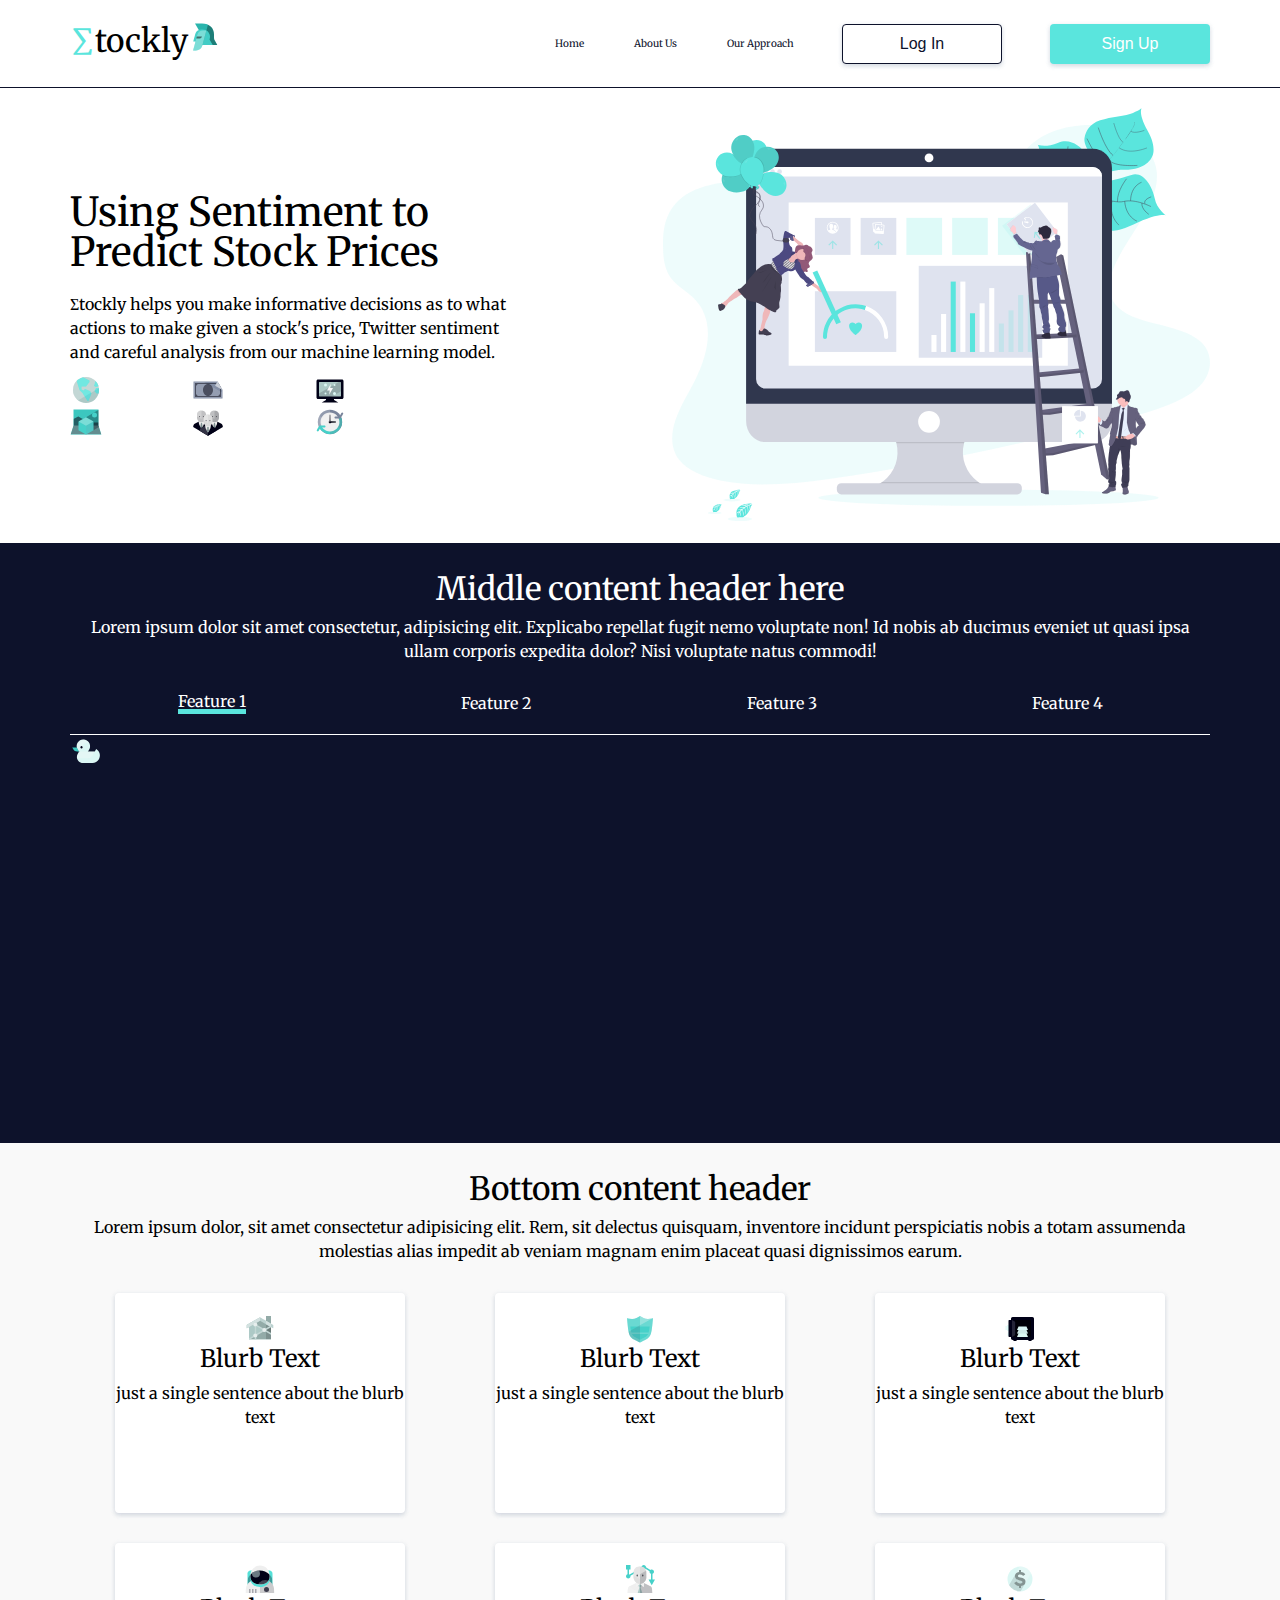
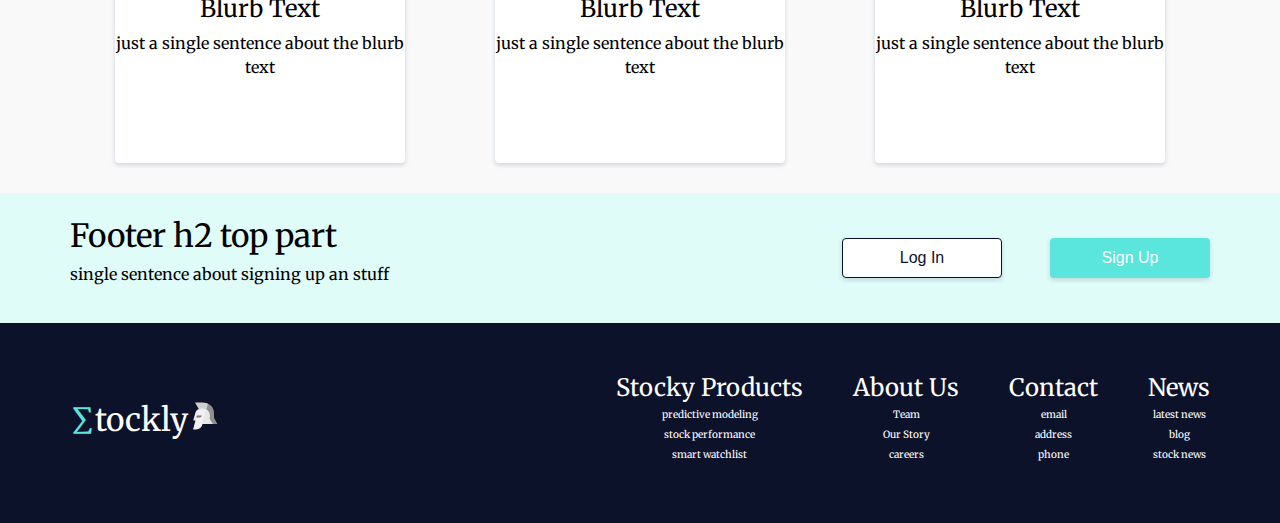
==== index.html @ 15789a0c "WIP: buttons link to react app" ====
<!DOCTYPE html>
<html lang="en">
  <head>
    <meta charset="UTF-8" />
    <meta name="viewport" content="width=device-width, initial-scale=1.0" />
    <meta http-equiv="X-UA-Compatible" content="ie=edge" />
    <title>Stockly</title>
    <link
      href="https://fonts.googleapis.com/css?family=Merriweather|Open+Sans&display=swap"
      rel="stylesheet"
    />
    <link href="css/index.css" rel="stylesheet" />
  </head>
  <body>
    <script defer="defer" src="components/homepage.js"></script>
    <div class="container">
      <header>
        <nav class="navbar">
          <div class="logo-nav">
            <h2 class=logoLine><span class="sumNav">&#8721</span>tock<span>ly</span><img src="img/helmet.svg" alt=""></h2>
          </div>
          <div class="navtab">
            <a href="index.html">Home</a>
            <a href="about.html">About Us</a>
            <a href="#">Our Approach</a>
            <button class="log-in" onclick="window.location.href='https://stockly-fe.netlify.com';">Log In</button>
            <button class="sign-up" onclick="window.location.href='https://stockly-fe.netlify.com';">Sign Up</button>
          </div>
        </nav>
      </header>
      <!-- end of header -->
      <section class="white-block">
        <div class="top-content">
          <div class="top-text">
            <h1>Using Sentiment to Predict Stock Prices</h1>
            <p>
            Σtockly helps you make informative decisions as to what actions to make given a stock's price, Twitter sentiment and
            careful analysis from our machine learning model.
            </p>
            <div class="top-img-grid">
              <img src="img/globe.svg" alt="" />
              <img src="img/dollar.svg" alt="" />
              <img src="img/pcmonitor.svg" alt="" />
              <img src="img/geometric.svg" alt="" />
              <img src="img/suits.svg" alt="" />
              <img src="img/clock.svg" alt="" />
            </div>
          </div>
          <div class="top-img-main">
            <img class="banner-img" src="img/undraw_data_trends_b0wg.svg" alt="#" />
          </div>
        </div>
        <!-- end of top-content div -->
      </section>
      <!-- end of top-content section -->
      <section class="blue-block">
        <div class="middle-content">
          <div class="middle-text">
            <h2>Middle content header here</h2>
            <p>
              Lorem ipsum dolor sit amet consectetur, adipisicing elit.
              Explicabo repellat fugit nemo voluptate non! Id nobis ab ducimus
              eveniet ut quasi ipsa ullam corporis expedita dolor? Nisi
              voluptate natus commodi!
            </p>
          </div>
          <div class="features middle-icon">
            <div class="feature active" data-tab="1">Feature 1</div>
            <div class="feature" data-tab="2">Feature 2</div>
            <div class="feature" data-tab="3">Feature 3</div>
            <div class="feature" data-tab="4">Feature 4</div>
          </div>
          <div class="middle-carousel">
            <div class="feature-content active-item" data-tab="1"><img src="img/svgid13.svg" alt=""></div>
            <div class="feature-content" data-tab="2"><img src="img/svgid15.svg" alt=""></div>
            <div class="feature-content" data-tab="3"><img src="img/svgid23.svg" alt=""></div>
            <div class="feature-content" data-tab="4"><img  src="img/svgid20.svg" alt=""></div>
          </div>
          <!-- <div class="features middle-icon">
            <div class="feature active" data-tab="1">Feature 1</div>
            <div class="feature" data-tab="2">Feature 2</div>
            <div class="feature" data-tab="3">Feature 3</div>
            <div class="feature" data-tab="4">Feature 4</div>
          </div>
          <div class="middle-carousel">
            <img class="feature-content active-item" data-tab="1" src="" alt="">
            <img class="feature-content" data-tab="2" src="img/undraw_data_trends_b0wg.svg" alt="">
            <img class="feature-content" data-tab="3" src="img/svgid23.svg" alt="">
            <img class="feature-content" data-tab="4" src="img/svgid20.svg" alt="">
          </div> -->
        </div>
        <!-- end of middle-content div -->
      </section>
      <!-- end of middle-content section -->
      <section class="lightGrey-block">
        <div class="bottom-content">
          <div class="bottom-text">
            <h2>Bottom content header</h2>
            <p>
              Lorem ipsum dolor, sit amet consectetur adipisicing elit. Rem, sit
              delectus quisquam, inventore incidunt perspiciatis nobis a totam
              assumenda molestias alias impedit ab veniam magnam enim placeat
              quasi dignissimos earum.
            </p>
          </div>
          <div class="bottom-grid">
            <div class="blurb blurb-1">
              <img class="blurb-icon-1" src="img/house.svg" alt="" />
              <h3>Blurb Text</h3>
              <p>just a single sentence about the blurb text</p>
            </div>
            <div class="blurb blurb-2">
              <img class="blurb-icon-2" src="img/sheild.svg" alt="" />
              <h3>Blurb Text</h3>
              <p>just a single sentence about the blurb text</p>
            </div>
            <div class="blurb blurb-3">
              <img class="blurb-icon-3" src="img/safeGold.svg" alt="" />
              <h3>Blurb Text</h3>
              <p>just a single sentence about the blurb text</p>
            </div>
            <div class="blurb blurb-4">
              <img class="blurb-icon-4" src="img/spaceSuit.svg" alt="" />
              <h3>Blurb Text</h3>
              <p>just a single sentence about the blurb text</p>
            </div>
            <div class="blurb blurb-5">
              <img class="blurb-icon-5" src="img/manChart.svg" alt="" />
              <h3>Blurb Text</h3>
              <p>just a single sentence about the blurb text</p>
            </div>
            <div class="blurb blurb-6">
              <img class="blurb-icon-6" src="img/dollarSign.svg" alt="" />
              <h3>Blurb Text</h3>
              <p>just a single sentence about the blurb text</p>
            </div>
          </div>
        </div>
        <!-- end of bottom-content div -->
      </section>
      <!-- end of bottom-content section -->
      <footer class="footer">
        <div class="cyan-block">
          <div class="footer-top">
            <div>
              <h2>Footer h2 top part</h2>
              <p>single sentence about signing up an stuff</p>
            </div>
            <div class="bottom-button">
              <button class="log-in" onclick="window.location.href='https://stockly-fe.netlify.com';">Log In</button>
              <button class="sign-up" onclick="window.location.href='https://stockly-fe.netlify.com';">Sign Up</button>
            </div>
          </div>
        </div>
        <div class="bottomNavy-block">
          <div class="footer-bottom">
            <h2><span class="sumNav">&#8721</span>tock<span>ly</span><img src="img/helmetWhite.svg" alt=""></h2>
            <div class="bottom-link">
              <ul>
                <h3>Stocky Products</h3>
                <li><a href=""></a>predictive modeling</li>
                <li><a href=""></a>stock performance</li>
                <li><a href=""></a>smart watchlist</li>
              </ul>
              <ul>
                <h3>About Us</h3>
                <li><a href=""></a>Team</li>
                <li><a href=""></a>Our Story</li>
                <li><a href=""></a>careers</li>
              </ul>
              <ul>
                <h3>Contact</h3>
                <li><a href=""></a>email</li>
                <li><a href=""></a>address</li>
                <li><a href=""></a>phone</li>
              </ul>
              <ul>
                <h3>News</h3>
                <li><a href=""></a>latest news</li>
                <li><a href=""></a>blog</li>
                <li><a href=""></a>stock news</li>
              </ul>
            </div>
          </div>
        </div>
      </footer>
      <!-- end of footer -->
    </div>
    <!-- end of container div -->
  </body>
</html>
---- css/index.css ----
/* http://meyerweb.com/eric/tools/css/reset/ 
   v2.0 | 20110126
   License: none (public domain)
*/
html,
body,
div,
span,
applet,
object,
iframe,
h1,
h2,
h3,
h4,
h5,
h6,
p,
blockquote,
pre,
a,
abbr,
acronym,
address,
big,
cite,
code,
del,
dfn,
em,
img,
ins,
kbd,
q,
s,
samp,
small,
strike,
strong,
sub,
sup,
tt,
var,
b,
u,
i,
center,
dl,
dt,
dd,
ol,
ul,
li,
fieldset,
form,
label,
legend,
table,
caption,
tbody,
tfoot,
thead,
tr,
th,
td,
article,
aside,
canvas,
details,
embed,
figure,
figcaption,
footer,
header,
hgroup,
menu,
nav,
output,
ruby,
section,
summary,
time,
mark,
audio,
video {
  margin: 0;
  padding: 0;
  border: 0;
  font-size: 100%;
  font: inherit;
  vertical-align: baseline;
}
/* HTML5 display-role reset for older browsers */
article,
aside,
details,
figcaption,
figure,
footer,
header,
hgroup,
menu,
nav,
section {
  display: block;
}
body {
  line-height: 1;
}
ol,
ul {
  list-style: none;
}
blockquote,
q {
  quotes: none;
}
blockquote:before,
blockquote:after,
q:before,
q:after {
  content: "";
  content: none;
}
table {
  border-collapse: collapse;
  border-spacing: 0;
}
* {
  box-sizing: border-box;
}
html {
  font-size: 62.5%;
}
html,
body {
  font-family: "Merriweather", serif;
}
h1,
h2,
h3,
h4,
h5 {
  font-family: "Merriweather", serif;
}
h1 {
  font-size: 4rem;
}
h2 {
  font-size: 3.2rem;
  padding-bottom: 10px;
}
h3 {
  font-size: 2.4rem;
  padding-bottom: 10px;
}
p {
  line-height: 1.5;
  font-size: 1.6rem;
  padding-bottom: 10px;
}
img {
  max-width: 100%;
  height: auto;
}
.container {
  width: 100%;
  margin: 0 auto;
}
.log-in {
  width: 160px;
  height: 40px;
  display: flex;
  justify-content: center;
  align-items: center;
  border-radius: 4px;
  background-color: #ffffff;
  color: #0d122b;
  font-size: 1.6rem;
  box-shadow: 0px 1px 5px rgba(151, 162, 185, 0.2), 0px 3px 4px rgba(151, 162, 185, 0.12), 0px 2px 4px rgba(151, 162, 185, 0.14);
  border: 1px solid #0d122b;
}
.sign-up {
  width: 160px;
  height: 40px;
  display: flex;
  justify-content: center;
  align-items: center;
  border-radius: 4px;
  background-color: #5ae5dd;
  color: #ffffff;
  font-size: 1.6rem;
  box-shadow: 0px 1px 5px rgba(151, 162, 185, 0.2), 0px 3px 4px rgba(151, 162, 185, 0.12), 0px 2px 4px rgba(151, 162, 185, 0.14);
  border: none;
}
.sumNav {
  color: #5ae5dd;
}
header {
  border-bottom: 1px solid #0d122b;
  padding-bottom: 20px;
  margin-bottom: 20px;
}
header .navbar {
  max-width: 1140px;
  width: 100%;
  margin: 0 auto;
  padding-top: 20px;
  display: flex;
  align-items: center;
  justify-content: space-between;
}
header .navbar .logo-nav {
  display: flex;
  align-items: baseline;
}
@media (max-width: 500px) {
  header .navbar .logo-nav {
    display: flex;
    flex-direction: column;
    align-items: center;
    justify-content: center;
    width: 100%;
  }
}
header .navbar .logo-nav span .logoLine {
  display: flex;
  align-items: center;
  align-content: center;
  justify-content: center;
}
header .navbar .navtab {
  display: flex;
  align-items: center;
}
header .navbar .navtab a {
  padding-left: 5em;
  text-decoration: none;
  color: #0d122b;
}
header .navbar .navtab button {
  margin-left: 3em;
}
@media (max-width: 500px) {
  header .navbar .navtab a,
  header .navbar .navtab button {
    display: none;
  }
}
.footer .cyan-block {
  height: 130px;
  background-color: #e0fcf9;
  display: flex;
  align-content: center;
}
.footer .cyan-block .footer-top {
  display: flex;
  align-items: center;
  justify-content: space-between;
  max-width: 1140px;
  width: 100%;
  margin: 0 auto;
}
.footer .cyan-block .footer-top .bottom-button {
  display: flex;
}
.footer .cyan-block .footer-top .bottom-button button {
  margin-left: 3em;
}
@media (max-width: 500px) {
  .footer .cyan-block .footer-top {
    display: flex;
    flex-direction: column;
    align-items: center;
    justify-content: center;
    width: 100%;
    text-align: center;
  }
}
.footer .bottomNavy-block {
  width: 100%;
  background-color: #0d122b;
}
.footer .bottomNavy-block .footer-bottom {
  max-width: 1140px;
  width: 100%;
  margin: 0 auto;
  display: flex;
  align-items: center;
  justify-content: space-between;
  color: #ffffff;
  height: 200px;
}
.footer .bottomNavy-block .footer-bottom .bottom-link {
  display: flex;
  align-items: center;
  justify-content: space-between;
}
.footer .bottomNavy-block .footer-bottom .bottom-link ul {
  padding-left: 5em;
  text-align: center;
}
.footer .bottomNavy-block .footer-bottom .bottom-link ul li {
  padding-bottom: 10px;
}
@media (max-width: 500px) {
  .footer .bottomNavy-block .footer-bottom .bottom-link ul {
    display: none;
  }
}
@media (max-width: 500px) {
  .footer .bottomNavy-block .footer-bottom {
    display: flex;
    flex-direction: column;
    align-items: center;
    justify-content: center;
    width: 100%;
  }
}
.white-block {
  padding-bottom: 20px;
}
.white-block .top-content {
  max-width: 1140px;
  width: 100%;
  margin: 0 auto;
  display: flex;
  align-items: center;
  justify-content: space-between;
}
.white-block .top-content .top-text {
  width: 40%;
  display: flex;
  flex-wrap: wrap;
}
.white-block .top-content .top-text h1 {
  padding-bottom: 20px;
}
.white-block .top-content .top-text .top-img-grid {
  display: flex;
  flex-direction: row;
  flex-wrap: wrap;
}
.white-block .top-content .top-text .top-img-grid img {
  padding-right: 9em;
  display: flex;
  flex-direction: row;
  flex-wrap: wrap;
  justify-content: space-evenly;
}
@media (max-width: 500px) {
  .white-block .top-content .top-text {
    display: flex;
    flex-direction: column;
    align-items: center;
    justify-content: center;
    width: 100%;
  }
}
.white-block .top-content .top-img-main {
  width: 48%;
}
@media (max-width: 500px) {
  .white-block .top-content {
    display: flex;
    flex-direction: column;
    align-items: center;
    justify-content: center;
    width: 100%;
    text-align: center;
  }
  .white-block .top-content .top-img-grid {
    align-content: center;
    justify-content: center;
  }
  .white-block .top-content .top-img-main {
    display: none;
  }
}
.blue-block {
  background-color: #0d122b;
  height: 600px;
  padding-top: 30px;
}
.blue-block .middle-content {
  color: #ffffff;
  max-width: 1140px;
  width: 100%;
  margin: 0 auto;
}
.blue-block .middle-content .middle-text {
  text-align: center;
}
.blue-block .middle-content .middle-icon {
  padding-top: 20px;
  padding-bottom: 20px;
  font-size: 1.6rem;
  border-bottom: 1px solid #ffffff;
  display: flex;
  align-items: center;
  justify-content: space-around;
}
.blue-block .middle-content .middle-icon a {
  text-decoration: none;
  color: white;
}
.blue-block .middle-content .middle-icon .active {
  border-bottom: 5px solid #5ae5dd;
}
.blue-block .middle-content .middle-carousel .feature-content {
  display: none;
}
.blue-block .middle-content .middle-carousel .active-item {
  display: block;
}
.lightGrey-block {
  background-color: #f9f9f9;
  padding-top: 30px;
}
.lightGrey-block .bottom-content {
  max-width: 1140px;
  width: 100%;
  margin: 0 auto;
  text-align: center;
}
.lightGrey-block .bottom-content .bottom-text {
  padding-bottom: 20px;
}
.lightGrey-block .bottom-content .bottom-grid {
  display: flex;
  align-items: center;
  justify-content: space-around;
  flex-wrap: wrap;
}
.lightGrey-block .bottom-content .bottom-grid .blurb {
  background-color: #ffffff;
  flex: 0 1 auto;
  flex-direction: column;
  align-items: center;
  align-content: space-between;
  margin-bottom: 30px;
  padding-top: 20px;
  border-radius: 4px;
  height: 220px;
  width: 290px;
  align-self: auto;
  box-shadow: 0px 1px 5px rgba(151, 162, 185, 0.2), 0px 3px 4px rgba(151, 162, 185, 0.12), 0px 2px 4px rgba(151, 162, 185, 0.14);
}
.white-block-about {
  padding-bottom: 30px;
}
.white-block-about .about-top-content {
  max-width: 1140px;
  width: 100%;
  margin: 0 auto;
}
.white-block-about .about-top-content .about-top-text {
  margin-top: 30px;
  text-align: center;
}
.white-block-about .about-top-content .about-top-text p {
  padding-top: 20px;
  padding-bottom: 20px;
}
.white-block-about .about-top-content .about-top-grid {
  display: flex;
  align-items: center;
  justify-content: space-around;
}
.white-block-about .about-top-content .about-top-grid .about-top-blurb {
  border: 1px solid #0d122b;
  border-radius: 4px;
  height: 200px;
  width: 25%;
  text-align: center;
  box-shadow: 0px 1px 5px rgba(151, 162, 185, 0.2), 0px 3px 4px rgba(151, 162, 185, 0.12), 0px 2px 4px rgba(151, 162, 185, 0.14);
}
.blue-block-about {
  background-color: #0d122b;
  height: 200px;
  padding-top: 30px;
}
.blue-block-about .about-middle-content {
  display: flex;
  align-items: center;
  justify-content: space-around;
}
.blue-block-about .about-middle-content .about-middle-blurb {
  display: flex;
  flex-direction: row;
  border: 1px solid #ffffff;
  border-radius: 4px;
  height: 120px;
  width: 25%;
  text-align: center;
  background-color: #f9f9f9;
}
.blue-block-about .about-middle-content .about-middle-blurb img {
  padding: 5px;
}
.blue-block-about .about-middle-content .about-middle-blurb h3 {
  padding-top: 10px;
}
.lightGrey-block-about {
  padding-top: 30px;
  background-color: #f9f9f9;
}
.lightGrey-block-about .about-bottom-content {
  max-width: 1140px;
  width: 100%;
  margin: 0 auto;
}
.lightGrey-block-about .about-bottom-content .about-bottom-text {
  text-align: center;
}
.lightGrey-block-about .about-bottom-content .about-tab {
  padding-top: 20px;
  padding-bottom: 20px;
  font-size: 1.6rem;
  border-bottom: 1px solid #0d122b;
  margin-bottom: 10px;
  margin-right: 4em;
  display: flex;
  align-items: center;
  justify-content: space-around;
}
.lightGrey-block-about .about-bottom-content .about-tab a {
  text-decoration: none;
  color: #0d122b;
}
.lightGrey-block-about .about-bottom-content .about-tab .active-about {
  border-bottom: 5px solid #5ae5dd;
}
.lightGrey-block-about .about-bottom-content .about-bottom-grid {
  display: flex;
  align-items: center;
  justify-content: space-around;
  flex-wrap: wrap;
}
.lightGrey-block-about .about-bottom-content .about-bottom-grid .about-bottom-blurb {
  background-color: #ffffff;
  text-align: center;
  flex: 0 1 auto;
  flex-direction: column;
  align-items: center;
  align-content: space-between;
  margin-bottom: 30px;
  margin-right: 6em;
  padding-top: 20px;
  border-radius: 4px;
  height: 160px;
  width: 280px;
  align-self: auto;
  box-shadow: 0px 1px 5px rgba(151, 162, 185, 0.2), 0px 3px 4px rgba(151, 162, 185, 0.12), 0px 2px 4px rgba(151, 162, 185, 0.14);
}
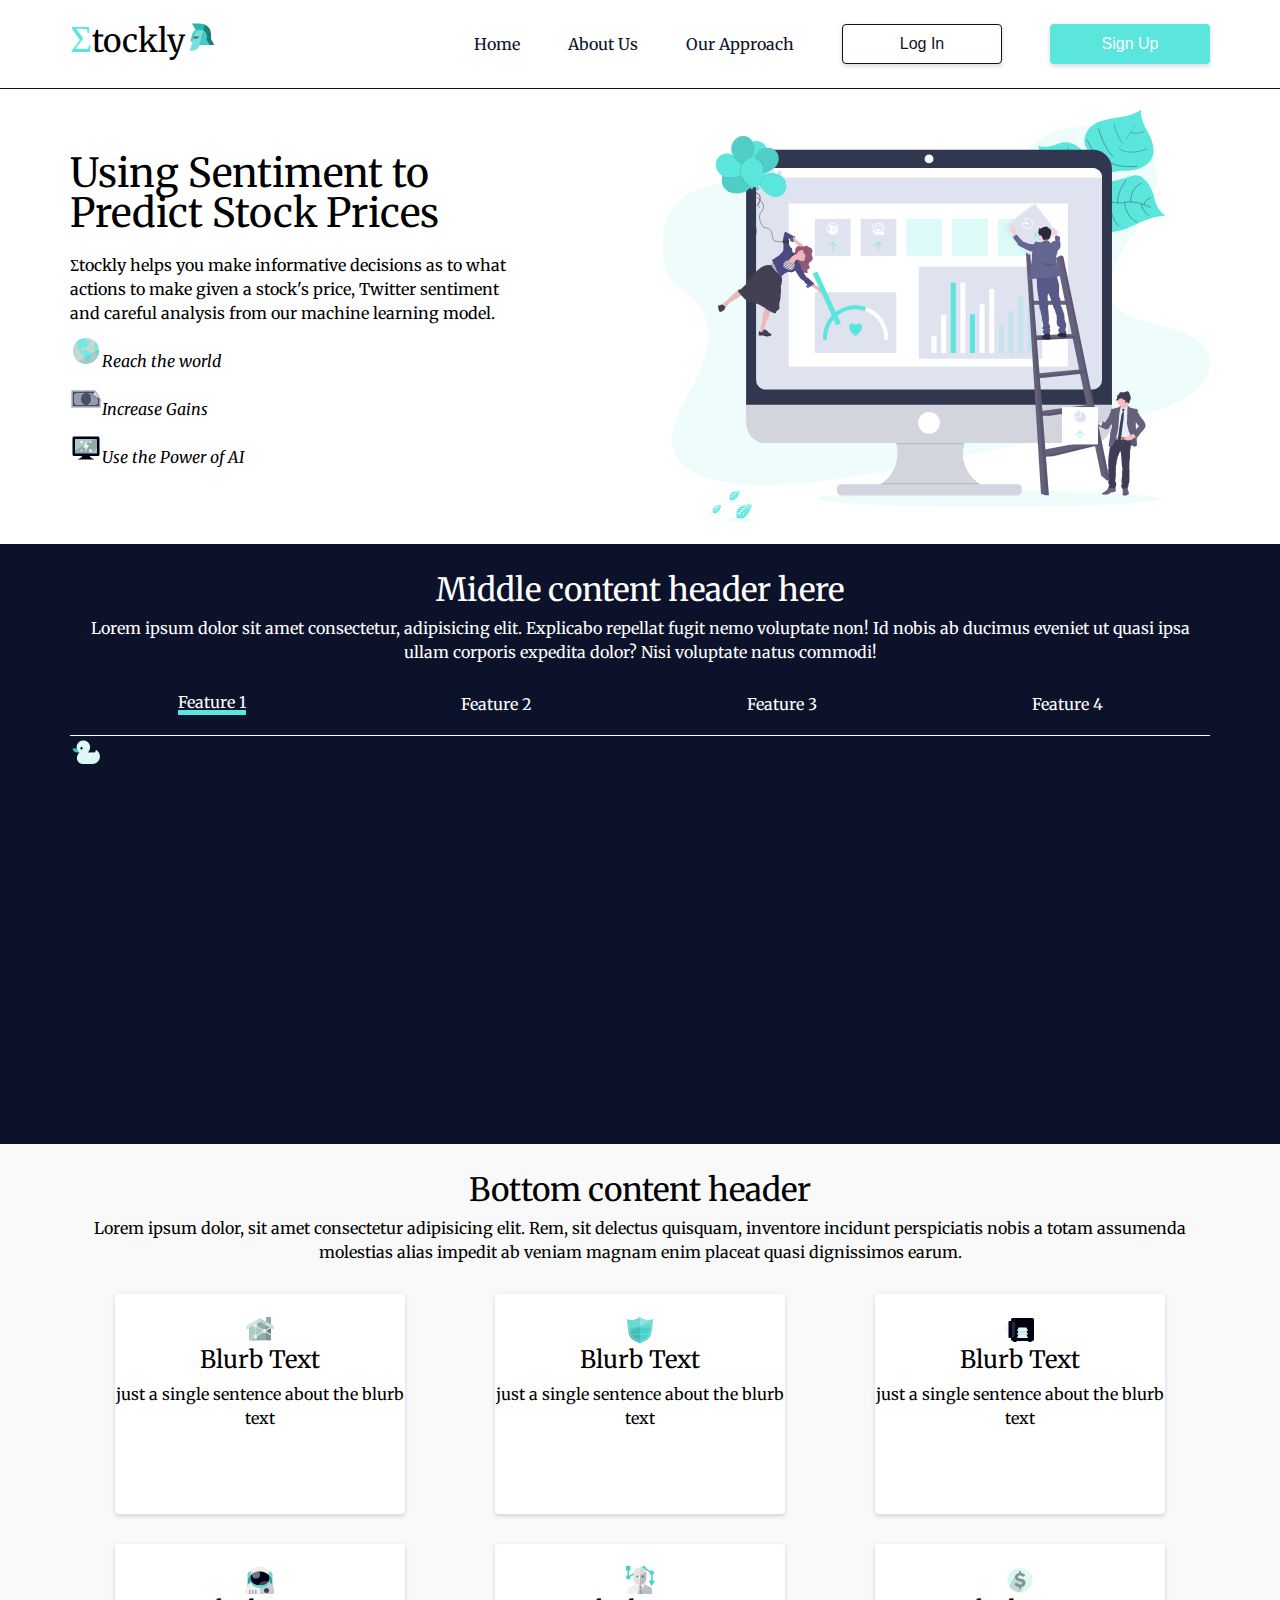
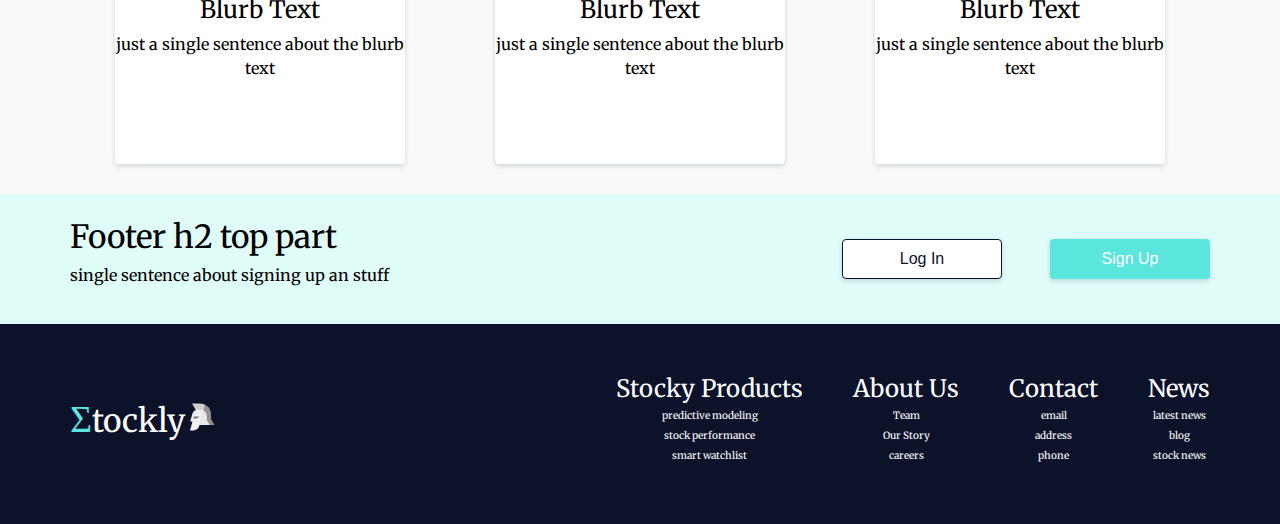
==== commit 4075c074: "WIP: commit before standup" ====
--- a/index.html
+++ b/index.html
@@ -17,14 +17,27 @@
       <header>
         <nav class="navbar">
           <div class="logo-nav">
-            <h2 class=logoLine><span class="sumNav">&#8721</span>tock<span>ly</span><img src="img/helmet.svg" alt=""></h2>
+            <h2 class="logoLine">
+              <span class="sumNav">Σ</span>tock<span>ly</span
+              ><img src="img/helmet.svg" alt="" />
+            </h2>
           </div>
           <div class="navtab">
             <a href="index.html">Home</a>
             <a href="about.html">About Us</a>
             <a href="#">Our Approach</a>
-            <button class="log-in" onclick="window.location.href='https://stockly-fe.netlify.com';">Log In</button>
-            <button class="sign-up" onclick="window.location.href='https://stockly-fe.netlify.com';">Sign Up</button>
+            <button
+              class="log-in"
+              onclick="window.location.href='https://stockly-fe.netlify.com';"
+            >
+              Log In
+            </button>
+            <button
+              class="sign-up"
+              onclick="window.location.href='https://stockly-fe.netlify.com';"
+            >
+              Sign Up
+            </button>
           </div>
         </nav>
       </header>
@@ -34,20 +47,31 @@
           <div class="top-text">
             <h1>Using Sentiment to Predict Stock Prices</h1>
             <p>
-            Σtockly helps you make informative decisions as to what actions to make given a stock's price, Twitter sentiment and
-            careful analysis from our machine learning model.
+              Σtockly helps you make informative decisions as to what actions to
+              make given a stock's price, Twitter sentiment and careful analysis
+              from our machine learning model.
             </p>
             <div class="top-img-grid">
-              <img src="img/globe.svg" alt="" />
-              <img src="img/dollar.svg" alt="" />
-              <img src="img/pcmonitor.svg" alt="" />
-              <img src="img/geometric.svg" alt="" />
+              <p class="one">
+                <img src="img/globe.svg" alt="" />Reach the world
+              </p>
+              <p class="two">
+                <img src="img/dollar.svg" alt="" />Increase Gains
+              </p>
+              <p class="three">
+                <img src="img/pcmonitor.svg" alt="" />Use the Power of AI
+              </p>
+              <!-- <img src="img/geometric.svg" alt="" />
               <img src="img/suits.svg" alt="" />
-              <img src="img/clock.svg" alt="" />
+              <img src="img/clock.svg" alt="" /> -->
             </div>
           </div>
           <div class="top-img-main">
-            <img class="banner-img" src="img/undraw_data_trends_b0wg.svg" alt="#" />
+            <img
+              class="banner-img"
+              src="img/undraw_data_trends_b0wg.svg"
+              alt="#"
+            />
           </div>
         </div>
         <!-- end of top-content div -->
@@ -71,10 +95,18 @@
             <div class="feature" data-tab="4">Feature 4</div>
           </div>
           <div class="middle-carousel">
-            <div class="feature-content active-item" data-tab="1"><img src="img/svgid13.svg" alt=""></div>
-            <div class="feature-content" data-tab="2"><img src="img/svgid15.svg" alt=""></div>
-            <div class="feature-content" data-tab="3"><img src="img/svgid23.svg" alt=""></div>
-            <div class="feature-content" data-tab="4"><img  src="img/svgid20.svg" alt=""></div>
+            <div class="feature-content active-item" data-tab="1">
+              <img src="img/svgid13.svg" alt="" />
+            </div>
+            <div class="feature-content" data-tab="2">
+              <img src="img/svgid15.svg" alt="" />
+            </div>
+            <div class="feature-content" data-tab="3">
+              <img src="img/svgid23.svg" alt="" />
+            </div>
+            <div class="feature-content" data-tab="4">
+              <img src="img/svgid20.svg" alt="" />
+            </div>
           </div>
           <!-- <div class="features middle-icon">
             <div class="feature active" data-tab="1">Feature 1</div>
@@ -147,14 +179,27 @@
               <p>single sentence about signing up an stuff</p>
             </div>
             <div class="bottom-button">
-              <button class="log-in" onclick="window.location.href='https://stockly-fe.netlify.com';">Log In</button>
-              <button class="sign-up" onclick="window.location.href='https://stockly-fe.netlify.com';">Sign Up</button>
+              <button
+                class="log-in"
+                onclick="window.location.href='https://stockly-fe.netlify.com';"
+              >
+                Log In
+              </button>
+              <button
+                class="sign-up"
+                onclick="window.location.href='https://stockly-fe.netlify.com';"
+              >
+                Sign Up
+              </button>
             </div>
           </div>
         </div>
         <div class="bottomNavy-block">
           <div class="footer-bottom">
-            <h2><span class="sumNav">&#8721</span>tock<span>ly</span><img src="img/helmetWhite.svg" alt=""></h2>
+            <h2>
+              <span class="sumNav">Σ</span>tock<span>ly</span
+              ><img src="img/helmetWhite.svg" alt="" />
+            </h2>
             <div class="bottom-link">
               <ul>
                 <h3>Stocky Products</h3>
--- a/css/index.css
+++ b/css/index.css
@@ -195,6 +195,7 @@
 }
 .sumNav {
   color: #5ae5dd;
+  font-size: 3.8rem;
 }
 header {
   border-bottom: 1px solid #0d122b;
@@ -234,7 +235,8 @@
   align-items: center;
 }
 header .navbar .navtab a {
-  padding-left: 5em;
+  padding-left: 3em;
+  font-size: 1.6rem;
   text-decoration: none;
   color: #0d122b;
 }
@@ -338,15 +340,16 @@
 }
 .white-block .top-content .top-text .top-img-grid {
   display: flex;
-  flex-direction: row;
+  flex-direction: column;
   flex-wrap: wrap;
 }
-.white-block .top-content .top-text .top-img-grid img {
-  padding-right: 9em;
-  display: flex;
-  flex-direction: row;
-  flex-wrap: wrap;
-  justify-content: space-evenly;
+.white-block .top-content .top-text .top-img-grid p {
+  align-content: baseline;
+  font-style: italic;
+}
+.white-block .top-content .top-text .top-img-grid .class {
+  padding-left: 3rem;
+  color: red;
 }
 @media (max-width: 500px) {
   .white-block .top-content .top-text {
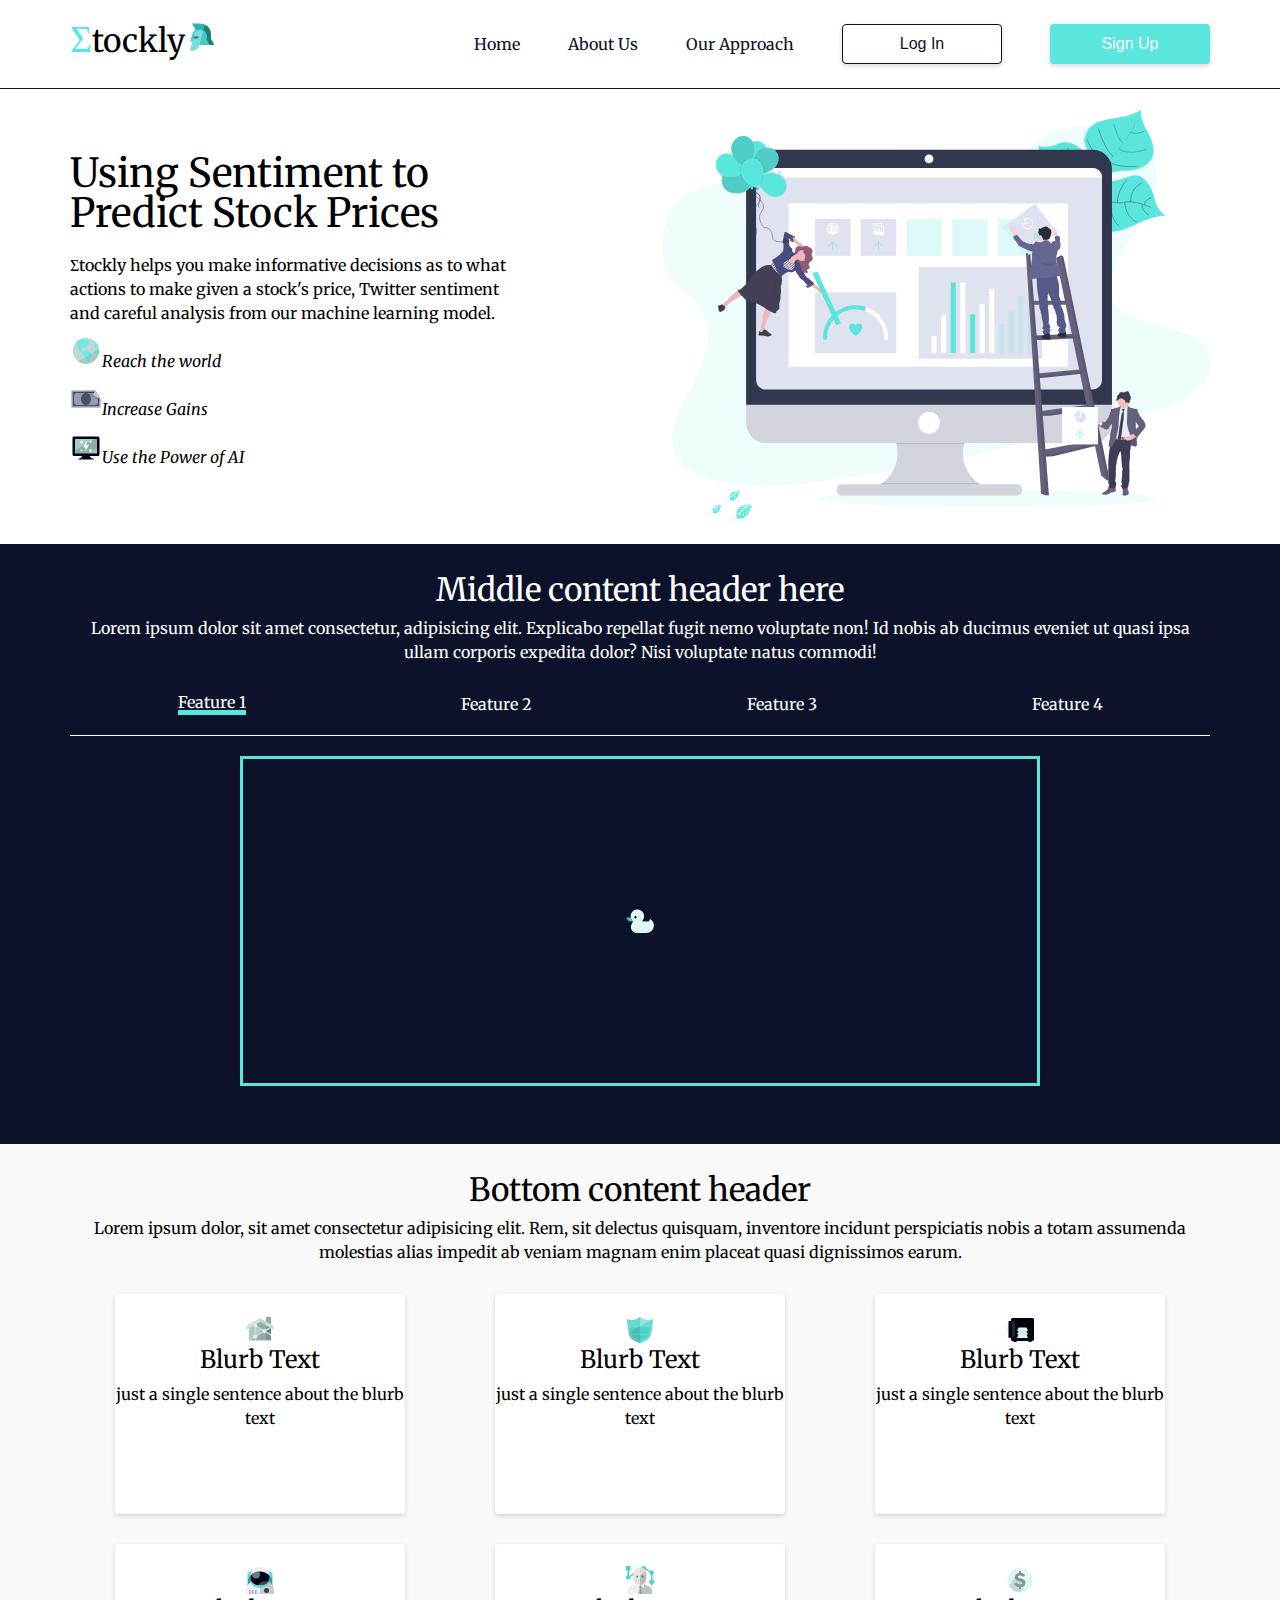
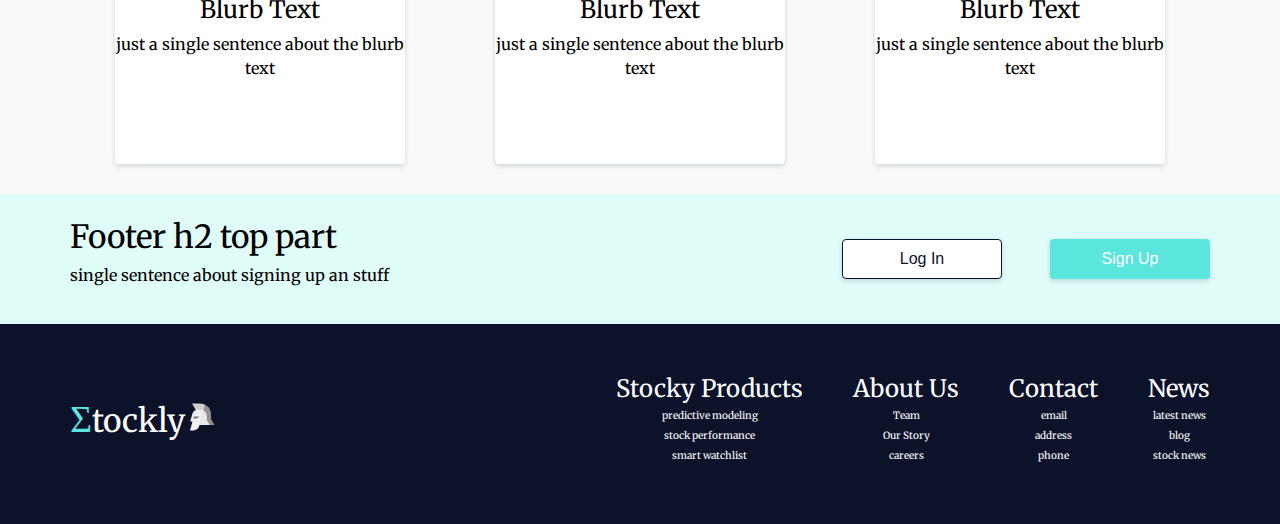
==== commit 74f13549: "WIP: added feature content card" ====
--- a/index.html
+++ b/index.html
@@ -94,7 +94,7 @@
             <div class="feature" data-tab="3">Feature 3</div>
             <div class="feature" data-tab="4">Feature 4</div>
           </div>
-          <div class="middle-carousel">
+          <div class="middle-card">
             <div class="feature-content active-item" data-tab="1">
               <img src="img/svgid13.svg" alt="" />
             </div>
--- a/css/index.css
+++ b/css/index.css
@@ -410,11 +410,23 @@
 .blue-block .middle-content .middle-icon .active {
   border-bottom: 5px solid #5ae5dd;
 }
-.blue-block .middle-content .middle-carousel .feature-content {
+.blue-block .middle-content .middle-card {
+  display: flex;
+  justify-content: center;
+  align-items: center;
+}
+.blue-block .middle-content .middle-card .feature-content {
   display: none;
 }
-.blue-block .middle-content .middle-carousel .active-item {
-  display: block;
+.blue-block .middle-content .middle-card .active-item {
+  display: flex;
+  justify-content: center;
+  align-items: center;
+  height: 330px;
+  max-width: 800px;
+  width: 100%;
+  border: 3px solid #5ae5dd;
+  margin: 20px;
 }
 .lightGrey-block {
   background-color: #f9f9f9;
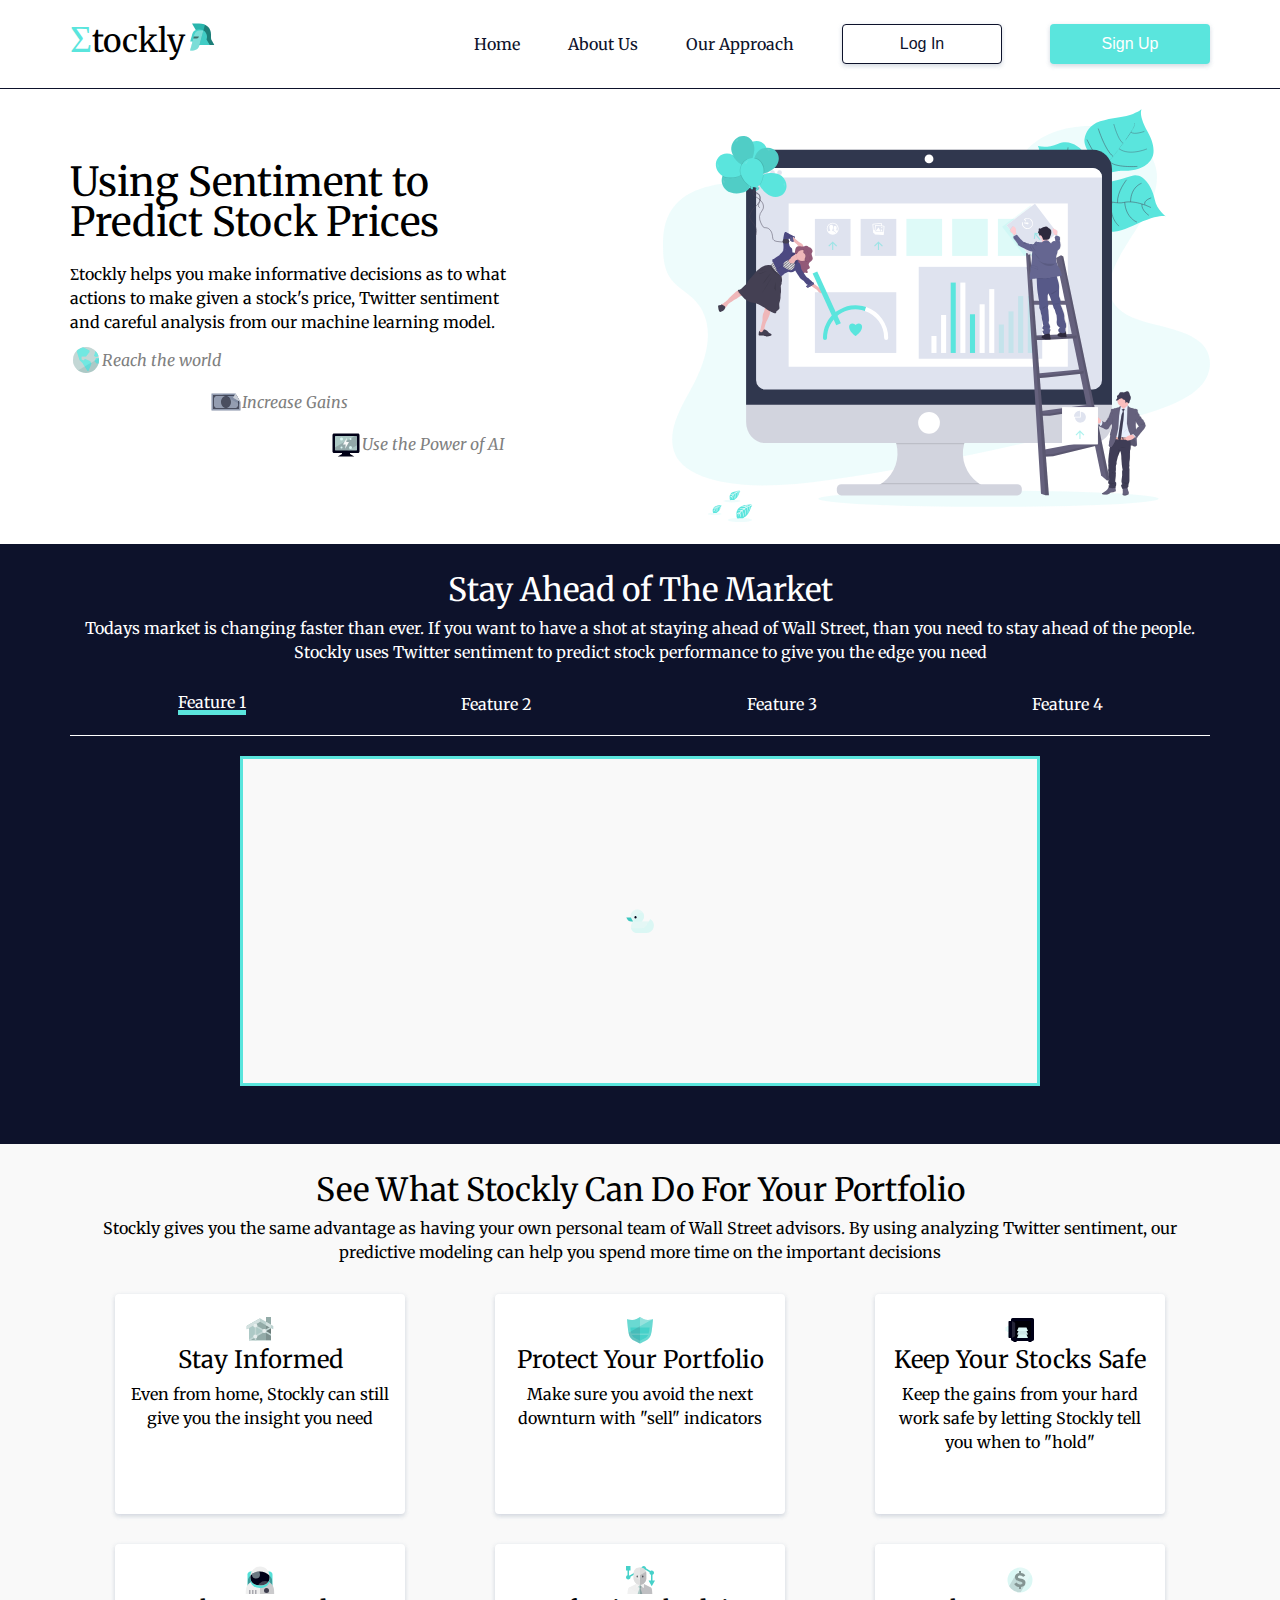
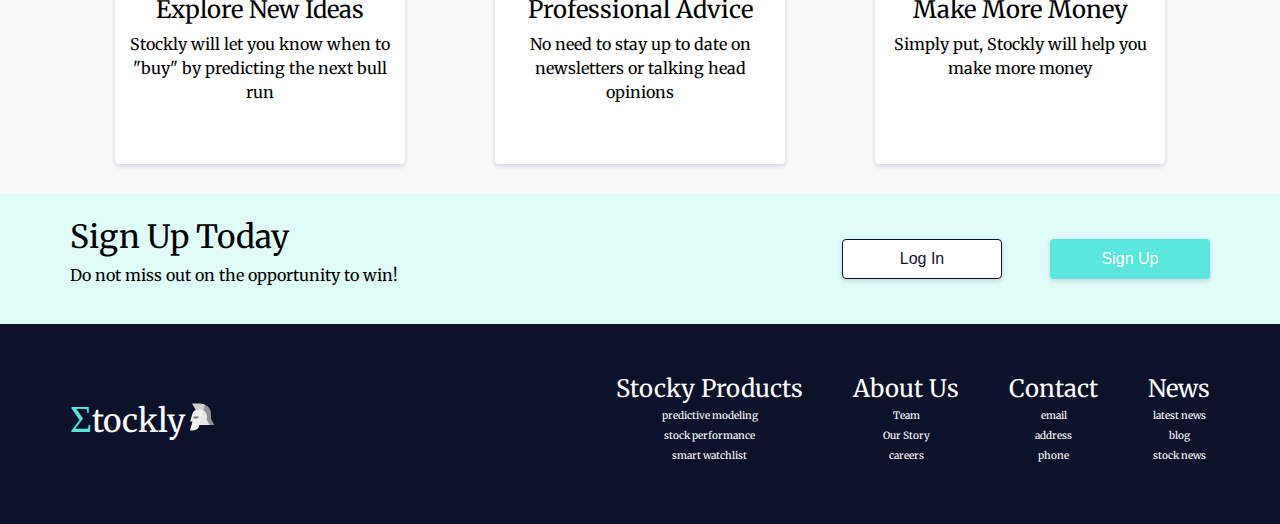
==== commit fc7e6d1a: "WIP: text added to homepage" ====
--- a/index.html
+++ b/index.html
@@ -53,17 +53,14 @@
             </p>
             <div class="top-img-grid">
               <p class="one">
-                <img src="img/globe.svg" alt="" />Reach the world
+                <img src="img/globe.svg" alt="" /> Reach the world
               </p>
               <p class="two">
-                <img src="img/dollar.svg" alt="" />Increase Gains
+                <img src="img/dollar.svg" alt="" /> Increase Gains
               </p>
               <p class="three">
-                <img src="img/pcmonitor.svg" alt="" />Use the Power of AI
-              </p>
-              <!-- <img src="img/geometric.svg" alt="" />
-              <img src="img/suits.svg" alt="" />
-              <img src="img/clock.svg" alt="" /> -->
+                <img src="img/pcmonitor.svg" alt="" /> Use the Power of AI
+              </p>
             </div>
           </div>
           <div class="top-img-main">
@@ -80,12 +77,12 @@
       <section class="blue-block">
         <div class="middle-content">
           <div class="middle-text">
-            <h2>Middle content header here</h2>
+            <h2>Stay Ahead of The Market</h2>
             <p>
-              Lorem ipsum dolor sit amet consectetur, adipisicing elit.
-              Explicabo repellat fugit nemo voluptate non! Id nobis ab ducimus
-              eveniet ut quasi ipsa ullam corporis expedita dolor? Nisi
-              voluptate natus commodi!
+              Todays market is changing faster than ever. If you want to have a
+              shot at staying ahead of Wall Street, than you need to stay ahead
+              of the people. Stockly uses Twitter sentiment to predict stock
+              performance to give you the edge you need
             </p>
           </div>
           <div class="features middle-icon">
@@ -108,18 +105,6 @@
               <img src="img/svgid20.svg" alt="" />
             </div>
           </div>
-          <!-- <div class="features middle-icon">
-            <div class="feature active" data-tab="1">Feature 1</div>
-            <div class="feature" data-tab="2">Feature 2</div>
-            <div class="feature" data-tab="3">Feature 3</div>
-            <div class="feature" data-tab="4">Feature 4</div>
-          </div>
-          <div class="middle-carousel">
-            <img class="feature-content active-item" data-tab="1" src="" alt="">
-            <img class="feature-content" data-tab="2" src="img/undraw_data_trends_b0wg.svg" alt="">
-            <img class="feature-content" data-tab="3" src="img/svgid23.svg" alt="">
-            <img class="feature-content" data-tab="4" src="img/svgid20.svg" alt="">
-          </div> -->
         </div>
         <!-- end of middle-content div -->
       </section>
@@ -127,44 +112,57 @@
       <section class="lightGrey-block">
         <div class="bottom-content">
           <div class="bottom-text">
-            <h2>Bottom content header</h2>
+            <h2>See What Stockly Can Do For Your Portfolio</h2>
             <p>
-              Lorem ipsum dolor, sit amet consectetur adipisicing elit. Rem, sit
-              delectus quisquam, inventore incidunt perspiciatis nobis a totam
-              assumenda molestias alias impedit ab veniam magnam enim placeat
-              quasi dignissimos earum.
+              Stockly gives you the same advantage as having your own personal
+              team of Wall Street advisors. By using analyzing Twitter
+              sentiment, our predictive modeling can help you spend more time on
+              the important decisions
             </p>
           </div>
           <div class="bottom-grid">
             <div class="blurb blurb-1">
               <img class="blurb-icon-1" src="img/house.svg" alt="" />
-              <h3>Blurb Text</h3>
-              <p>just a single sentence about the blurb text</p>
+              <h3>Stay Informed</h3>
+              <p>
+                Even from home, Stockly can still give you the insight you need
+              </p>
             </div>
             <div class="blurb blurb-2">
               <img class="blurb-icon-2" src="img/sheild.svg" alt="" />
-              <h3>Blurb Text</h3>
-              <p>just a single sentence about the blurb text</p>
+              <h3>Protect Your Portfolio</h3>
+              <p>
+                Make sure you avoid the next downturn with "sell" indicators
+              </p>
             </div>
             <div class="blurb blurb-3">
               <img class="blurb-icon-3" src="img/safeGold.svg" alt="" />
-              <h3>Blurb Text</h3>
-              <p>just a single sentence about the blurb text</p>
+              <h3>Keep Your Stocks Safe</h3>
+              <p>
+                Keep the gains from your hard work safe by letting Stockly tell
+                you when to "hold"
+              </p>
             </div>
             <div class="blurb blurb-4">
               <img class="blurb-icon-4" src="img/spaceSuit.svg" alt="" />
-              <h3>Blurb Text</h3>
-              <p>just a single sentence about the blurb text</p>
+              <h3>Explore New Ideas</h3>
+              <p>
+                Stockly will let you know when to "buy" by predicting the next
+                bull run
+              </p>
             </div>
             <div class="blurb blurb-5">
               <img class="blurb-icon-5" src="img/manChart.svg" alt="" />
-              <h3>Blurb Text</h3>
-              <p>just a single sentence about the blurb text</p>
+              <h3>Professional Advice</h3>
+              <p>
+                No need to stay up to date on newsletters or talking head
+                opinions
+              </p>
             </div>
             <div class="blurb blurb-6">
               <img class="blurb-icon-6" src="img/dollarSign.svg" alt="" />
-              <h3>Blurb Text</h3>
-              <p>just a single sentence about the blurb text</p>
+              <h3>Make More Money</h3>
+              <p>Simply put, Stockly will help you make more money</p>
             </div>
           </div>
         </div>
@@ -175,8 +173,8 @@
         <div class="cyan-block">
           <div class="footer-top">
             <div>
-              <h2>Footer h2 top part</h2>
-              <p>single sentence about signing up an stuff</p>
+              <h2>Sign Up Today</h2>
+              <p>Do not miss out on the opportunity to win!</p>
             </div>
             <div class="bottom-button">
               <button
--- a/css/index.css
+++ b/css/index.css
@@ -346,10 +346,21 @@
 .white-block .top-content .top-text .top-img-grid p {
   align-content: baseline;
   font-style: italic;
-}
-.white-block .top-content .top-text .top-img-grid .class {
-  padding-left: 3rem;
-  color: red;
+  color: gray;
+}
+.white-block .top-content .top-text .top-img-grid .one {
+  display: flex;
+  align-items: center;
+}
+.white-block .top-content .top-text .top-img-grid .two {
+  padding-left: 14rem;
+  display: flex;
+  align-items: center;
+}
+.white-block .top-content .top-text .top-img-grid .three {
+  padding-left: 26rem;
+  display: flex;
+  align-items: center;
 }
 @media (max-width: 500px) {
   .white-block .top-content .top-text {
@@ -427,6 +438,7 @@
   width: 100%;
   border: 3px solid #5ae5dd;
   margin: 20px;
+  background-color: #f9f9f9;
 }
 .lightGrey-block {
   background-color: #f9f9f9;
@@ -454,7 +466,7 @@
   align-items: center;
   align-content: space-between;
   margin-bottom: 30px;
-  padding-top: 20px;
+  padding: 20px 1.5em 0 1.5em;
   border-radius: 4px;
   height: 220px;
   width: 290px;
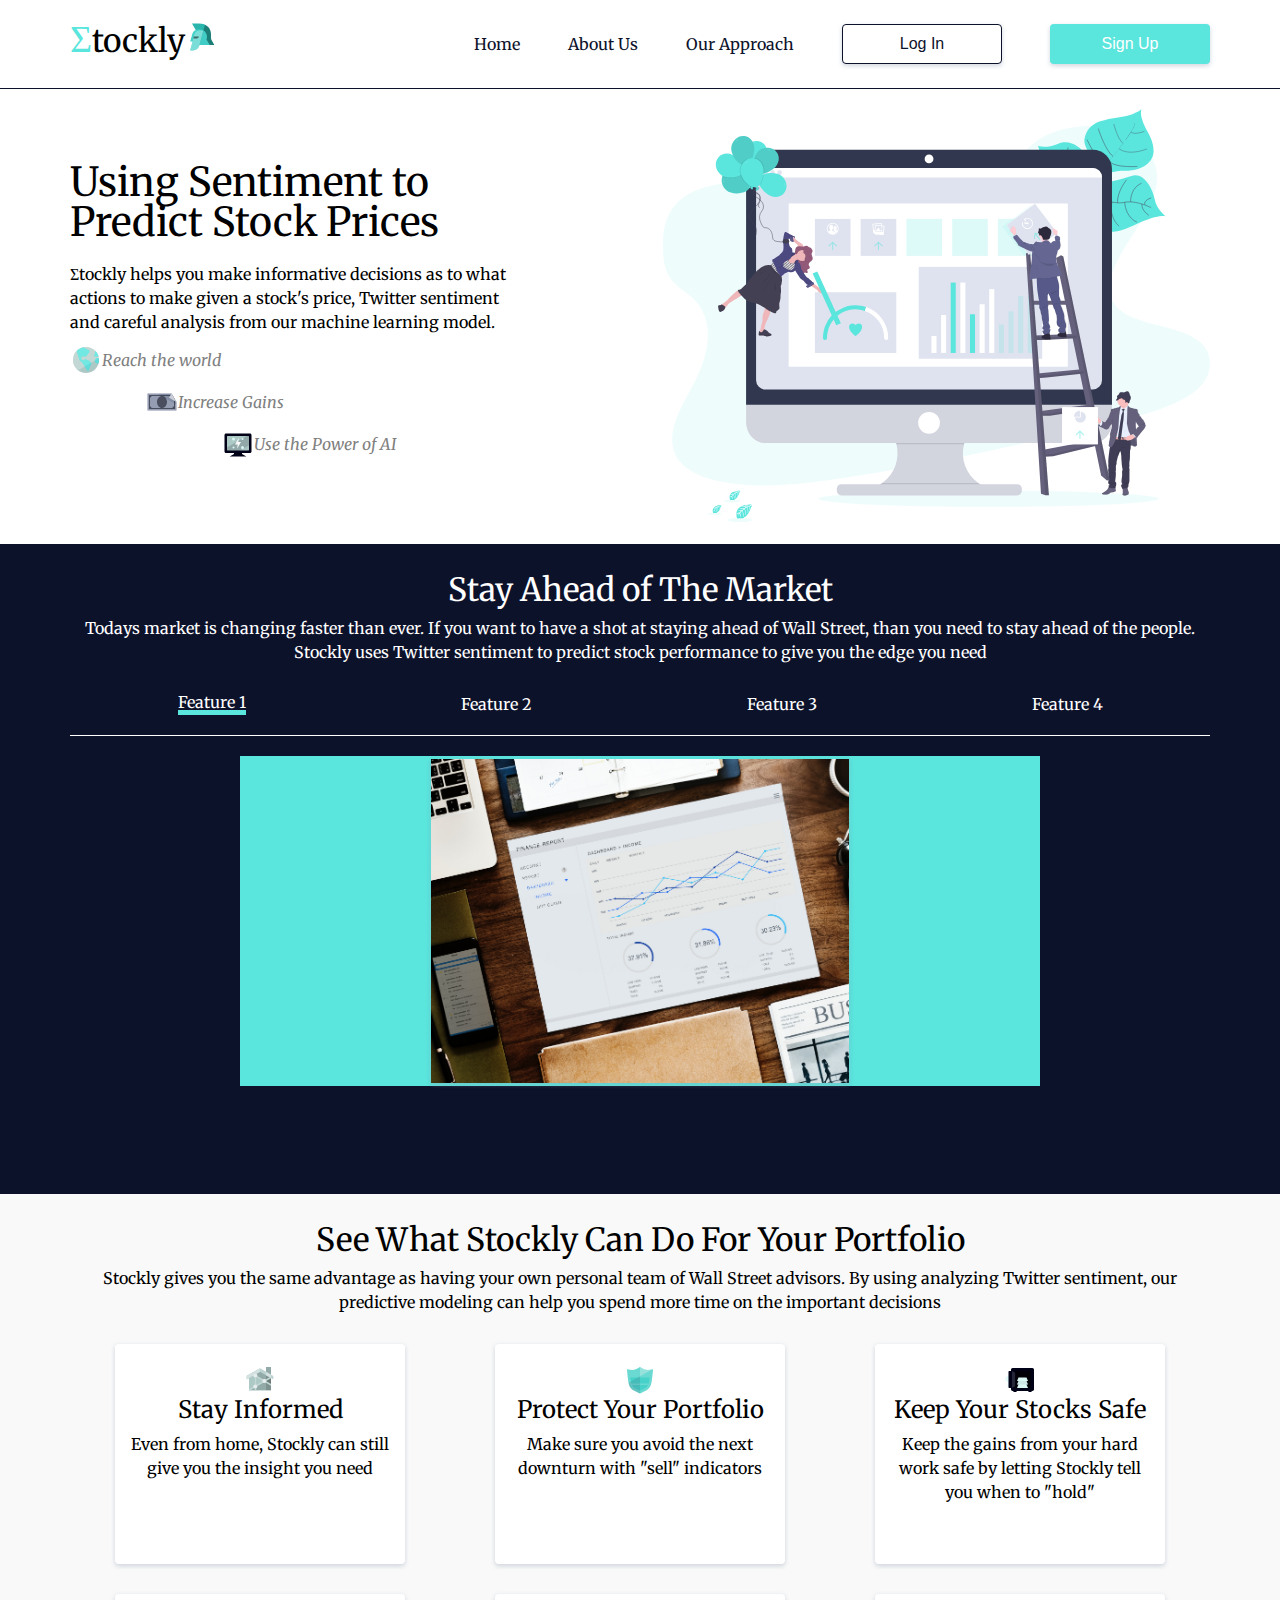
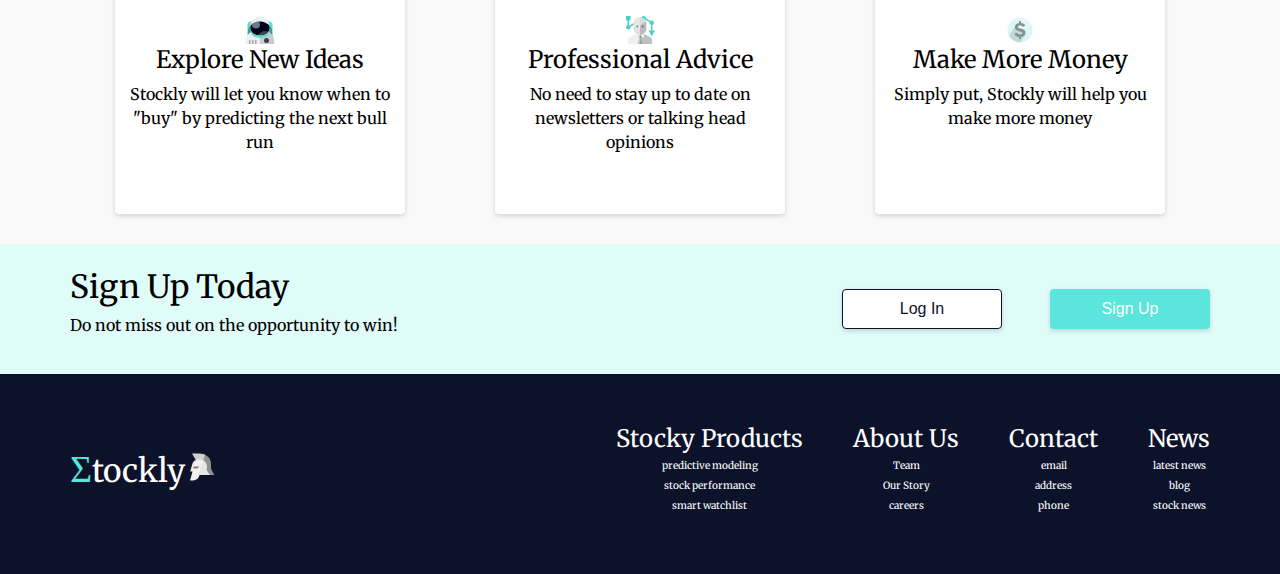
==== commit 10c138b6: "WIP: home page complete with mobile and tablet" ====
--- a/index.html
+++ b/index.html
@@ -93,16 +93,19 @@
           </div>
           <div class="middle-card">
             <div class="feature-content active-item" data-tab="1">
-              <img src="img/svgid13.svg" alt="" />
+              <img
+                src="img/accounting-close-up-computation-1418347.svg"
+                alt=""
+              />
             </div>
             <div class="feature-content" data-tab="2">
-              <img src="img/svgid15.svg" alt="" />
+              <img src="img/blur-chart-data-159888 (1).svg" alt="" />
             </div>
             <div class="feature-content" data-tab="3">
-              <img src="img/svgid23.svg" alt="" />
+              <img src="img/blur-chart-data-69760.svg" alt="" />
             </div>
             <div class="feature-content" data-tab="4">
-              <img src="img/svgid20.svg" alt="" />
+              <img src="img/cash-coins-currency-40140.svg" alt="" />
             </div>
           </div>
         </div>
--- a/css/index.css
+++ b/css/index.css
@@ -215,6 +215,15 @@
   display: flex;
   align-items: baseline;
 }
+@media (max-width: 800px) {
+  header .navbar .logo-nav {
+    display: flex;
+    flex-direction: column;
+    align-items: center;
+    justify-content: center;
+    width: 100%;
+  }
+}
 @media (max-width: 500px) {
   header .navbar .logo-nav {
     display: flex;
@@ -243,12 +252,18 @@
 header .navbar .navtab button {
   margin-left: 3em;
 }
-@media (max-width: 500px) {
+@media (max-width: 800px) {
   header .navbar .navtab a,
   header .navbar .navtab button {
     display: none;
   }
 }
+@media (max-width: 500px) {
+  header .navbar .navtab a,
+  header .navbar .navtab button {
+    display: none;
+  }
+}
 .footer .cyan-block {
   height: 130px;
   background-color: #e0fcf9;
@@ -269,7 +284,17 @@
 .footer .cyan-block .footer-top .bottom-button button {
   margin-left: 3em;
 }
-@media (max-width: 500px) {
+@media (max-width: 800px) {
+  .footer .cyan-block .footer-top .bottom-button button {
+    margin-left: 1em;
+  }
+}
+@media (max-width: 500px) {
+  .footer .cyan-block .footer-top .bottom-button button {
+    margin-left: 5%;
+  }
+}
+@media (max-width: 800px) {
   .footer .cyan-block .footer-top {
     display: flex;
     flex-direction: column;
@@ -277,6 +302,21 @@
     justify-content: center;
     width: 100%;
     text-align: center;
+  }
+}
+@media (max-width: 500px) {
+  .footer .cyan-block .footer-top {
+    display: flex;
+    flex-direction: column;
+    align-items: center;
+    justify-content: center;
+    width: 100%;
+    text-align: center;
+  }
+}
+@media (max-width: 500px) {
+  .footer .cyan-block {
+    height: 160px;
   }
 }
 .footer .bottomNavy-block {
@@ -305,9 +345,23 @@
 .footer .bottomNavy-block .footer-bottom .bottom-link ul li {
   padding-bottom: 10px;
 }
-@media (max-width: 500px) {
+@media (max-width: 800px) {
   .footer .bottomNavy-block .footer-bottom .bottom-link ul {
     display: none;
+  }
+}
+@media (max-width: 500px) {
+  .footer .bottomNavy-block .footer-bottom .bottom-link ul {
+    display: none;
+  }
+}
+@media (max-width: 800px) {
+  .footer .bottomNavy-block .footer-bottom {
+    display: flex;
+    flex-direction: column;
+    align-items: center;
+    justify-content: center;
+    width: 100%;
   }
 }
 @media (max-width: 500px) {
@@ -353,14 +407,24 @@
   align-items: center;
 }
 .white-block .top-content .top-text .top-img-grid .two {
-  padding-left: 14rem;
+  padding-left: 20%;
   display: flex;
   align-items: center;
 }
 .white-block .top-content .top-text .top-img-grid .three {
-  padding-left: 26rem;
-  display: flex;
-  align-items: center;
+  padding-left: 40%;
+  display: flex;
+  align-items: center;
+  width: 380px;
+}
+@media (max-width: 800px) {
+  .white-block .top-content .top-text {
+    display: flex;
+    flex-direction: column;
+    align-items: center;
+    justify-content: center;
+    width: 100%;
+  }
 }
 @media (max-width: 500px) {
   .white-block .top-content .top-text {
@@ -374,7 +438,7 @@
 .white-block .top-content .top-img-main {
   width: 48%;
 }
-@media (max-width: 500px) {
+@media (max-width: 800px) {
   .white-block .top-content {
     display: flex;
     flex-direction: column;
@@ -391,9 +455,26 @@
     display: none;
   }
 }
+@media (max-width: 500px) {
+  .white-block .top-content {
+    display: flex;
+    flex-direction: column;
+    align-items: center;
+    justify-content: center;
+    width: 100%;
+    text-align: center;
+  }
+  .white-block .top-content .top-img-grid {
+    align-content: center;
+    justify-content: center;
+  }
+  .white-block .top-content .top-img-main {
+    display: none;
+  }
+}
 .blue-block {
   background-color: #0d122b;
-  height: 600px;
+  height: 650px;
   padding-top: 30px;
 }
 .blue-block .middle-content {
@@ -438,7 +519,23 @@
   width: 100%;
   border: 3px solid #5ae5dd;
   margin: 20px;
-  background-color: #f9f9f9;
+  background-color: #5ae5dd;
+}
+.blue-block .middle-content .middle-card .active-item img {
+  max-width: 100%;
+  max-height: 100%;
+  box-shadow: 0px 1px 5px rgba(151, 162, 185, 0.2), 0px 3px 4px rgba(151, 162, 185, 0.12), 0px 2px 4px rgba(151, 162, 185, 0.14);
+}
+@media (max-width: 500px) {
+  .blue-block .middle-content .middle-card .active-item {
+    display: flex;
+    flex-direction: column;
+    align-items: center;
+    justify-content: center;
+    width: 100%;
+    height: auto;
+    overflow: auto;
+  }
 }
 .lightGrey-block {
   background-color: #f9f9f9;
@@ -511,6 +608,9 @@
   display: flex;
   align-items: center;
   justify-content: space-around;
+  max-width: 1140px;
+  width: 100%;
+  margin: 0 auto;
 }
 .blue-block-about .about-middle-content .about-middle-blurb {
   display: flex;
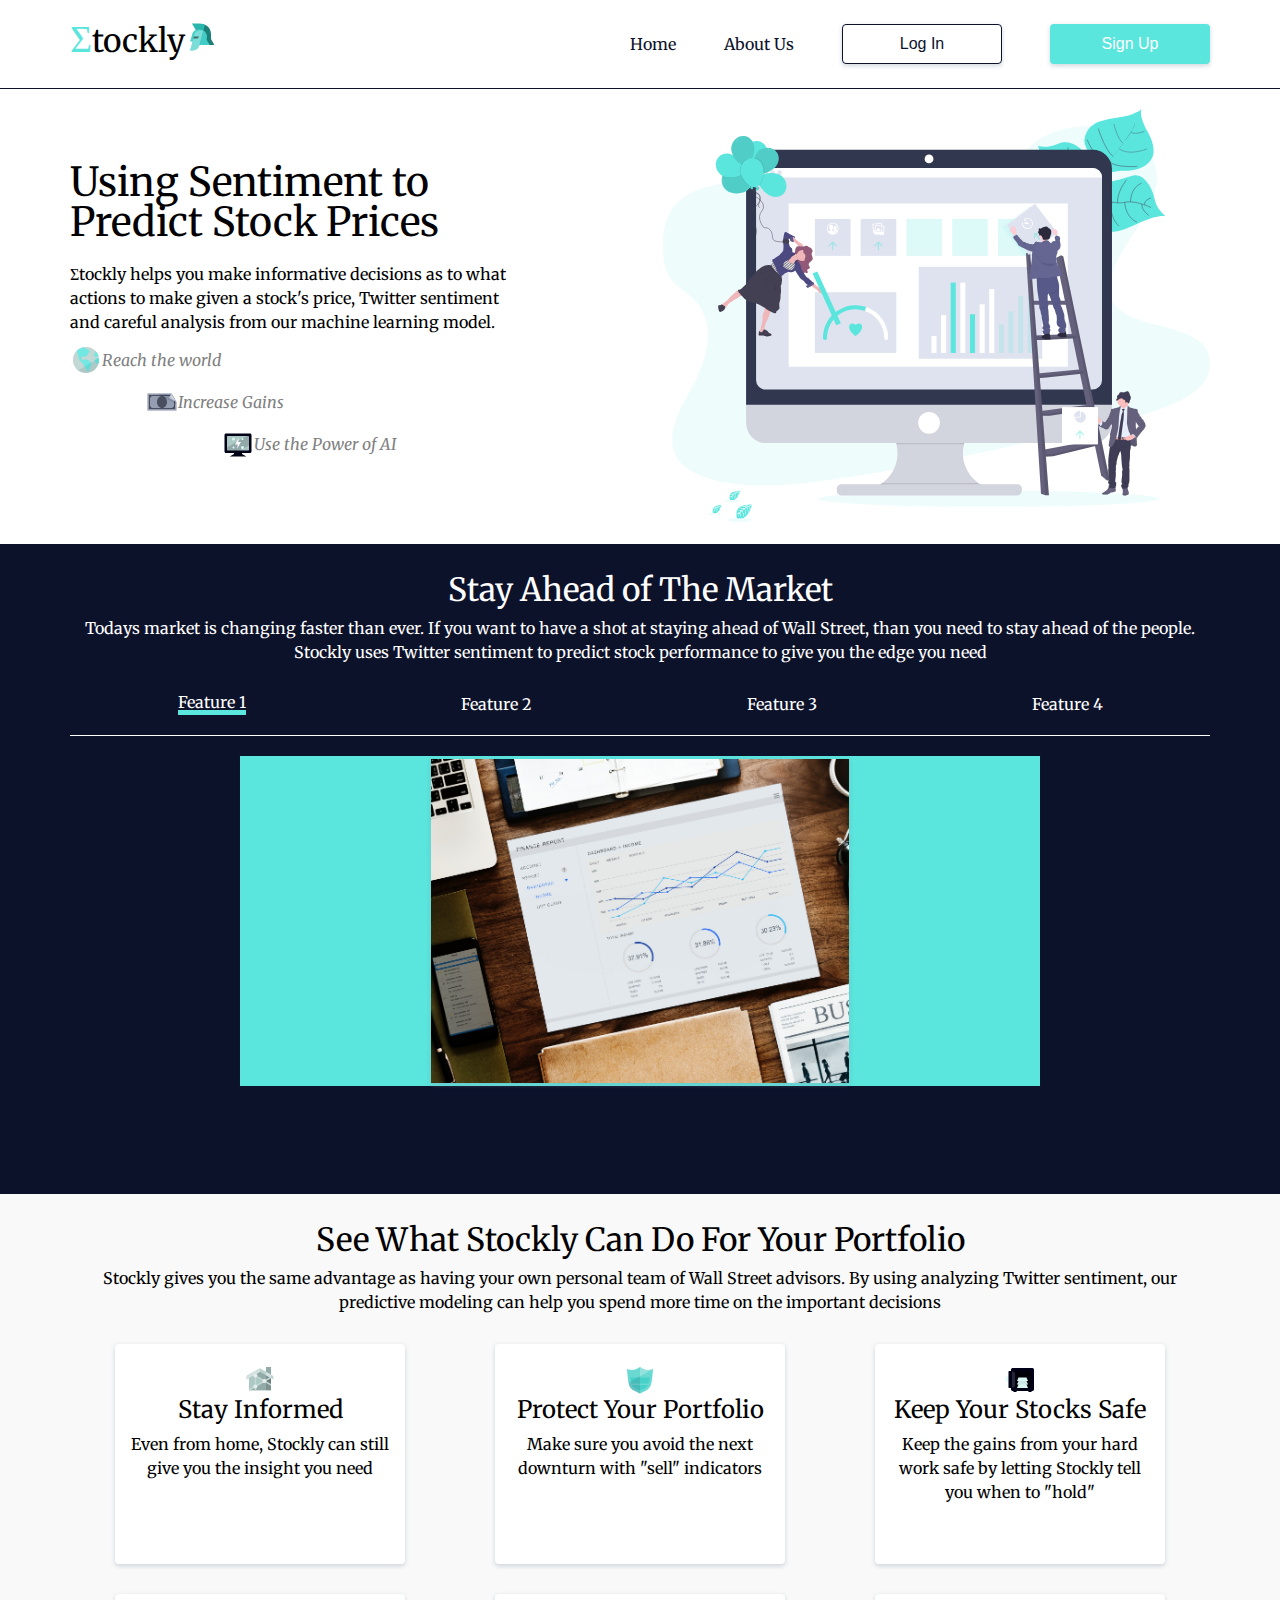
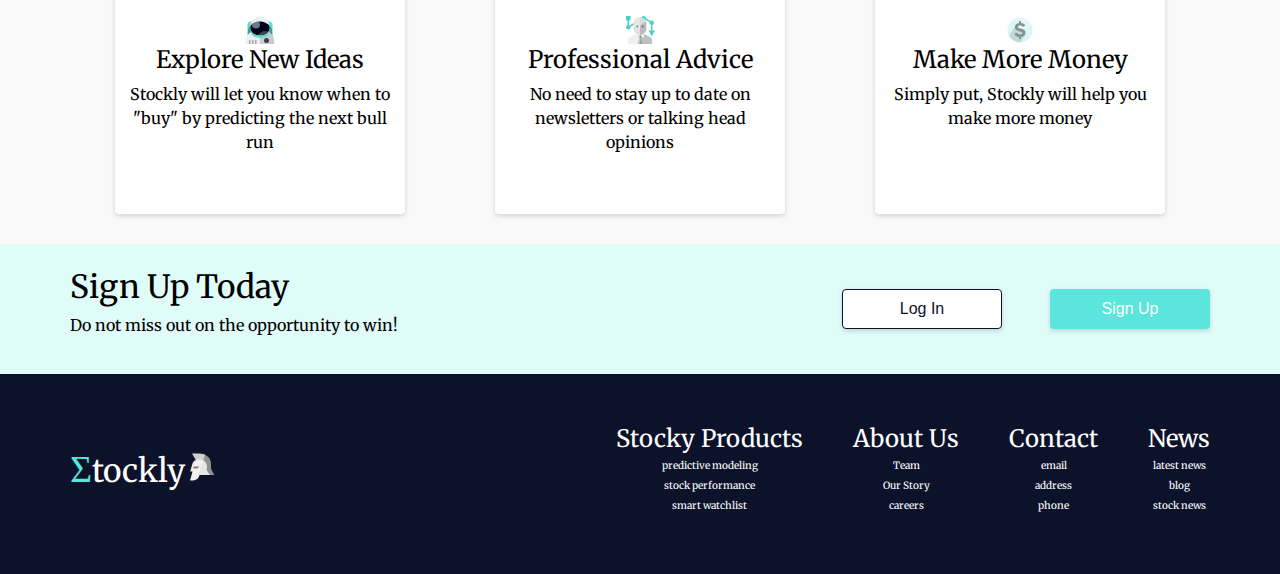
==== commit 018e17e7: "WIP removed navbar item" ====
--- a/index.html
+++ b/index.html
@@ -25,7 +25,7 @@
           <div class="navtab">
             <a href="index.html">Home</a>
             <a href="about.html">About Us</a>
-            <a href="#">Our Approach</a>
+            <!-- <a href="#">Our Approach</a> -->
             <button
               class="log-in"
               onclick="window.location.href='https://stockly-fe.netlify.com';"
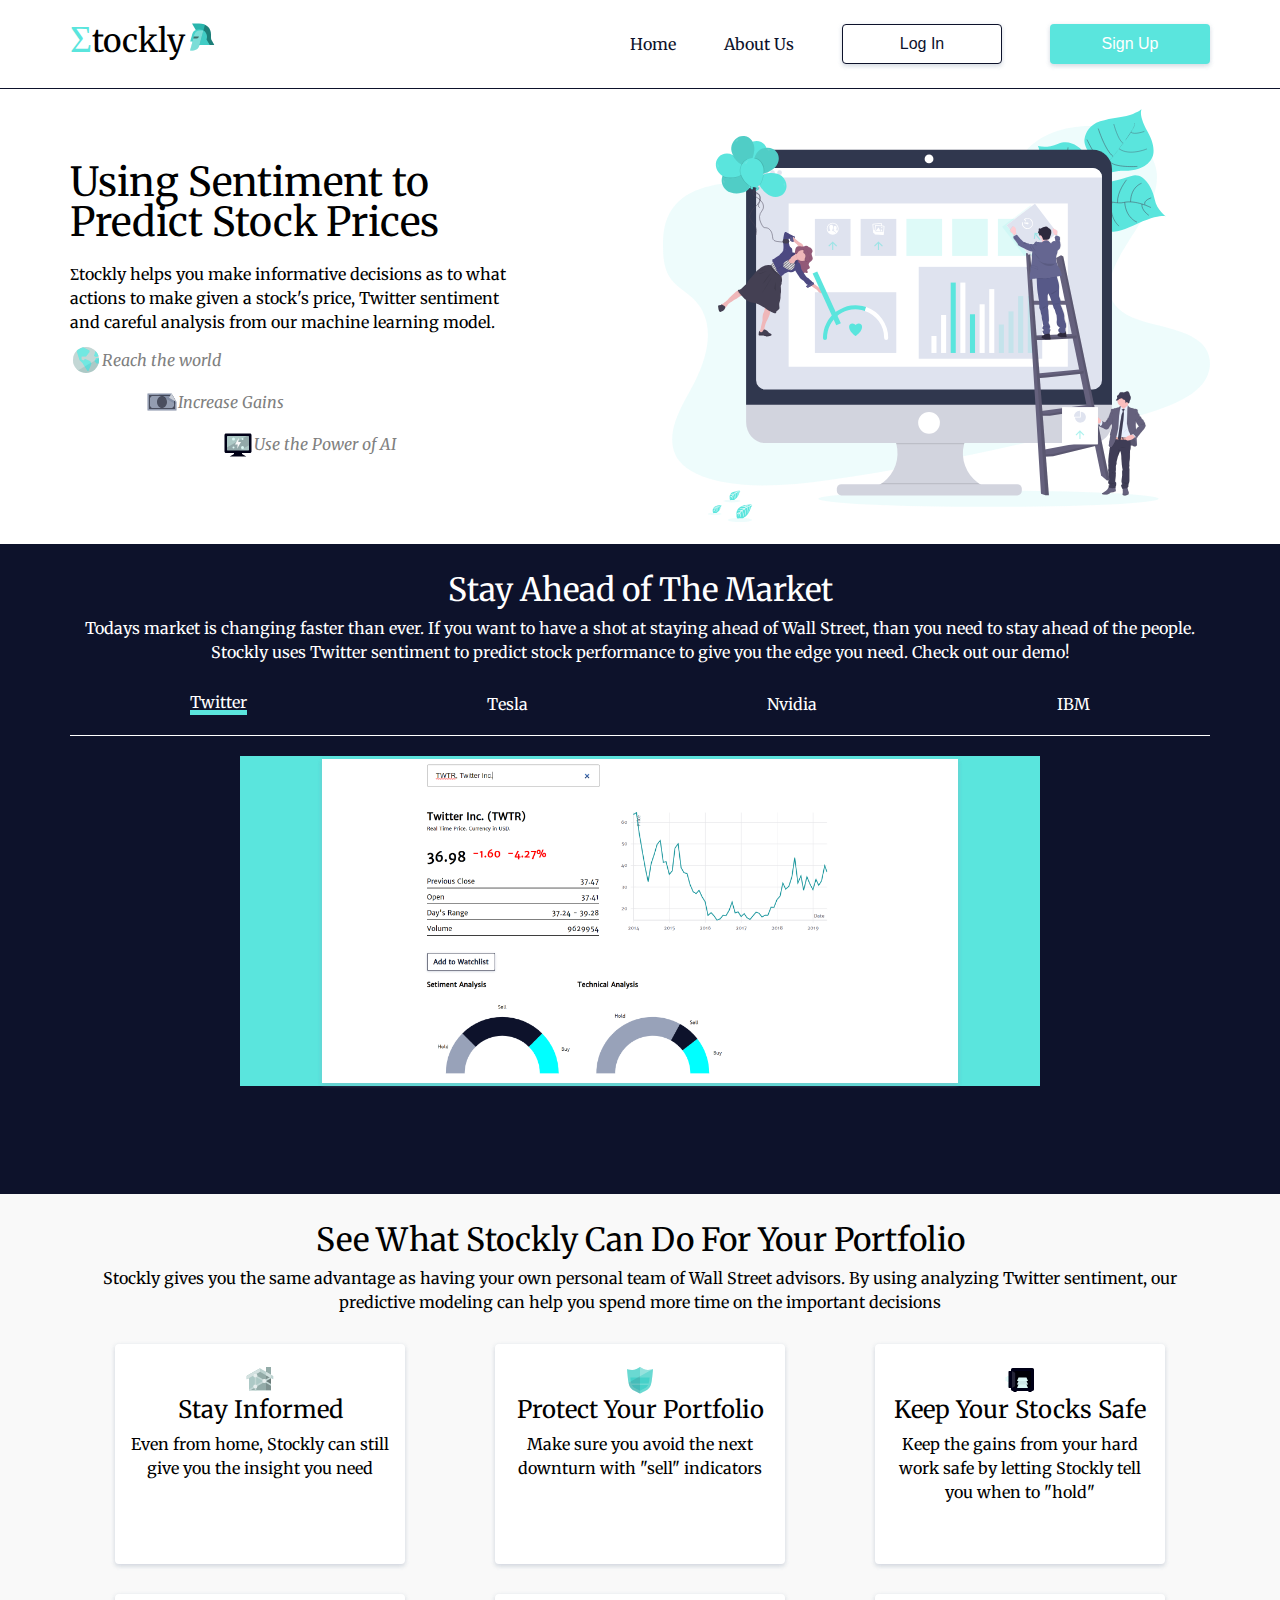
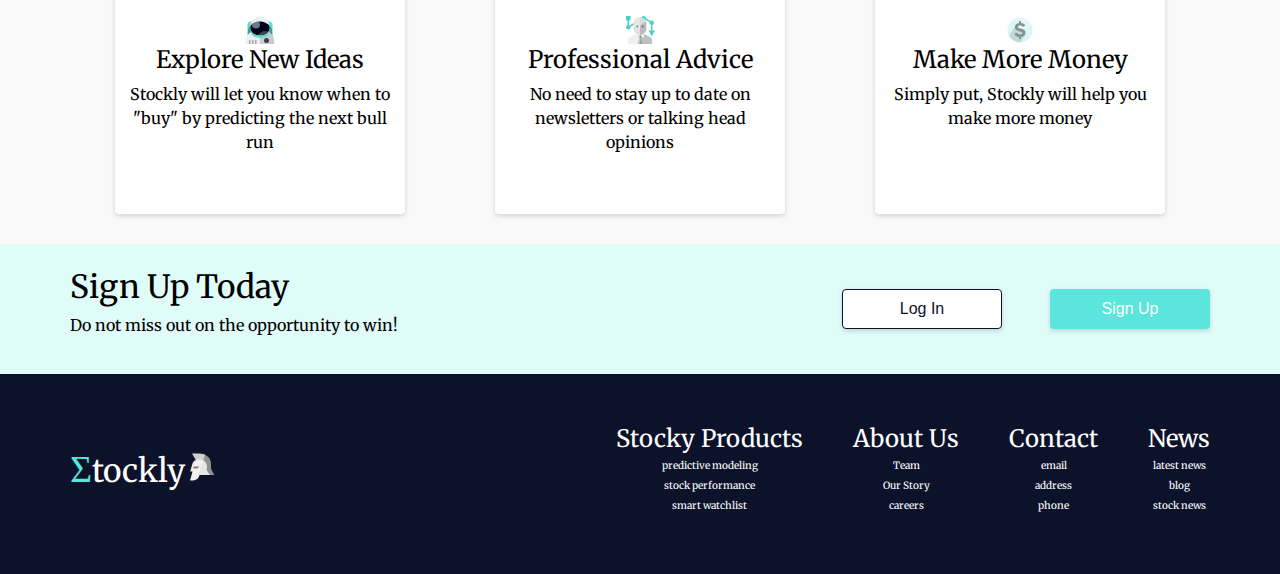
==== commit c4eabc93: "WIP new pictures added and text for about" ====
--- a/index.html
+++ b/index.html
@@ -82,30 +82,34 @@
               Todays market is changing faster than ever. If you want to have a
               shot at staying ahead of Wall Street, than you need to stay ahead
               of the people. Stockly uses Twitter sentiment to predict stock
-              performance to give you the edge you need
+              performance to give you the edge you need. Check out our demo!
             </p>
           </div>
           <div class="features middle-icon">
-            <div class="feature active" data-tab="1">Feature 1</div>
-            <div class="feature" data-tab="2">Feature 2</div>
-            <div class="feature" data-tab="3">Feature 3</div>
-            <div class="feature" data-tab="4">Feature 4</div>
+            <div class="feature active" data-tab="1">Twitter</div>
+            <div class="feature" data-tab="2">Tesla</div>
+            <div class="feature" data-tab="3">Nvidia</div>
+            <div class="feature" data-tab="4">IBM</div>
           </div>
           <div class="middle-card">
             <div class="feature-content active-item" data-tab="1">
-              <img
+              <!-- <img
                 src="img/accounting-close-up-computation-1418347.svg"
                 alt=""
-              />
+              /> -->
+              <img src="img/twitter.png" alt="" />
             </div>
             <div class="feature-content" data-tab="2">
-              <img src="img/blur-chart-data-159888 (1).svg" alt="" />
+              <!-- <img src="img/blur-chart-data-159888 (1).svg" alt="" /> -->
+              <img src="img/tesla.png" alt="" />
             </div>
             <div class="feature-content" data-tab="3">
-              <img src="img/blur-chart-data-69760.svg" alt="" />
+              <!-- <img src="img/blur-chart-data-69760.svg" alt="" /> -->
+              <img src="img/nvdia.png" alt="" />
             </div>
             <div class="feature-content" data-tab="4">
-              <img src="img/cash-coins-currency-40140.svg" alt="" />
+              <!-- <img src="img/cash-coins-currency-40140.svg" alt="" /> -->
+              <img src="img/ibm.png" alt="" />
             </div>
           </div>
         </div>
--- a/css/index.css
+++ b/css/index.css
@@ -599,6 +599,24 @@
   text-align: center;
   box-shadow: 0px 1px 5px rgba(151, 162, 185, 0.2), 0px 3px 4px rgba(151, 162, 185, 0.12), 0px 2px 4px rgba(151, 162, 185, 0.14);
 }
+@media (max-width: 800px) {
+  .white-block-about .about-top-content .about-top-grid .about-top-blurb {
+    display: flex;
+    flex-direction: column;
+    align-items: center;
+    justify-content: center;
+    width: 100%;
+  }
+}
+@media (max-width: 500px) {
+  .white-block-about .about-top-content .about-top-grid .about-top-blurb {
+    display: flex;
+    flex-direction: column;
+    align-items: center;
+    justify-content: center;
+    width: 100%;
+  }
+}
 .blue-block-about {
   background-color: #0d122b;
   height: 200px;
@@ -628,6 +646,30 @@
 .blue-block-about .about-middle-content .about-middle-blurb h3 {
   padding-top: 10px;
 }
+@media (max-width: 800px) {
+  .blue-block-about .about-middle-content .about-middle-blurb {
+    display: flex;
+    flex-direction: column;
+    align-items: center;
+    justify-content: center;
+    width: 100%;
+  }
+}
+@media (max-width: 500px) {
+  .blue-block-about .about-middle-content .about-middle-blurb {
+    height: 200px;
+    display: flex;
+    flex-direction: column;
+    align-items: center;
+    justify-content: center;
+    width: 100%;
+  }
+}
+@media (max-width: 500px) {
+  .blue-block-about {
+    height: 300px;
+  }
+}
 .lightGrey-block-about {
   padding-top: 30px;
   background-color: #f9f9f9;
@@ -657,6 +699,27 @@
 }
 .lightGrey-block-about .about-bottom-content .about-tab .active-about {
   border-bottom: 5px solid #5ae5dd;
+}
+@media (max-width: 800px) {
+  .lightGrey-block-about .about-bottom-content .about-tab {
+    display: flex;
+    flex-direction: column;
+    align-items: center;
+    justify-content: center;
+    width: 100%;
+  }
+}
+@media (max-width: 500px) {
+  .lightGrey-block-about .about-bottom-content .about-tab {
+    display: flex;
+    flex-direction: column;
+    align-items: center;
+    justify-content: center;
+    width: 100%;
+  }
+  .lightGrey-block-about .about-bottom-content .about-tab .feature-about {
+    padding-top: 10px;
+  }
 }
 .lightGrey-block-about .about-bottom-content .about-bottom-grid {
   display: flex;
@@ -680,3 +743,39 @@
   align-self: auto;
   box-shadow: 0px 1px 5px rgba(151, 162, 185, 0.2), 0px 3px 4px rgba(151, 162, 185, 0.12), 0px 2px 4px rgba(151, 162, 185, 0.14);
 }
+@media (max-width: 800px) {
+  .lightGrey-block-about .about-bottom-content .about-bottom-grid .about-bottom-blurb {
+    display: flex;
+    flex-direction: column;
+    align-items: center;
+    justify-content: center;
+    width: 100%;
+  }
+}
+@media (max-width: 500px) {
+  .lightGrey-block-about .about-bottom-content .about-bottom-grid .about-bottom-blurb {
+    display: flex;
+    flex-direction: column;
+    align-items: center;
+    justify-content: center;
+    width: 100%;
+  }
+}
+@media (max-width: 800px) {
+  .lightGrey-block-about .about-bottom-content .about-bottom-grid {
+    display: flex;
+    flex-direction: column;
+    align-items: center;
+    justify-content: center;
+    width: 100%;
+  }
+}
+@media (max-width: 500px) {
+  .lightGrey-block-about .about-bottom-content .about-bottom-grid {
+    display: flex;
+    flex-direction: column;
+    align-items: center;
+    justify-content: center;
+    width: 100%;
+  }
+}
